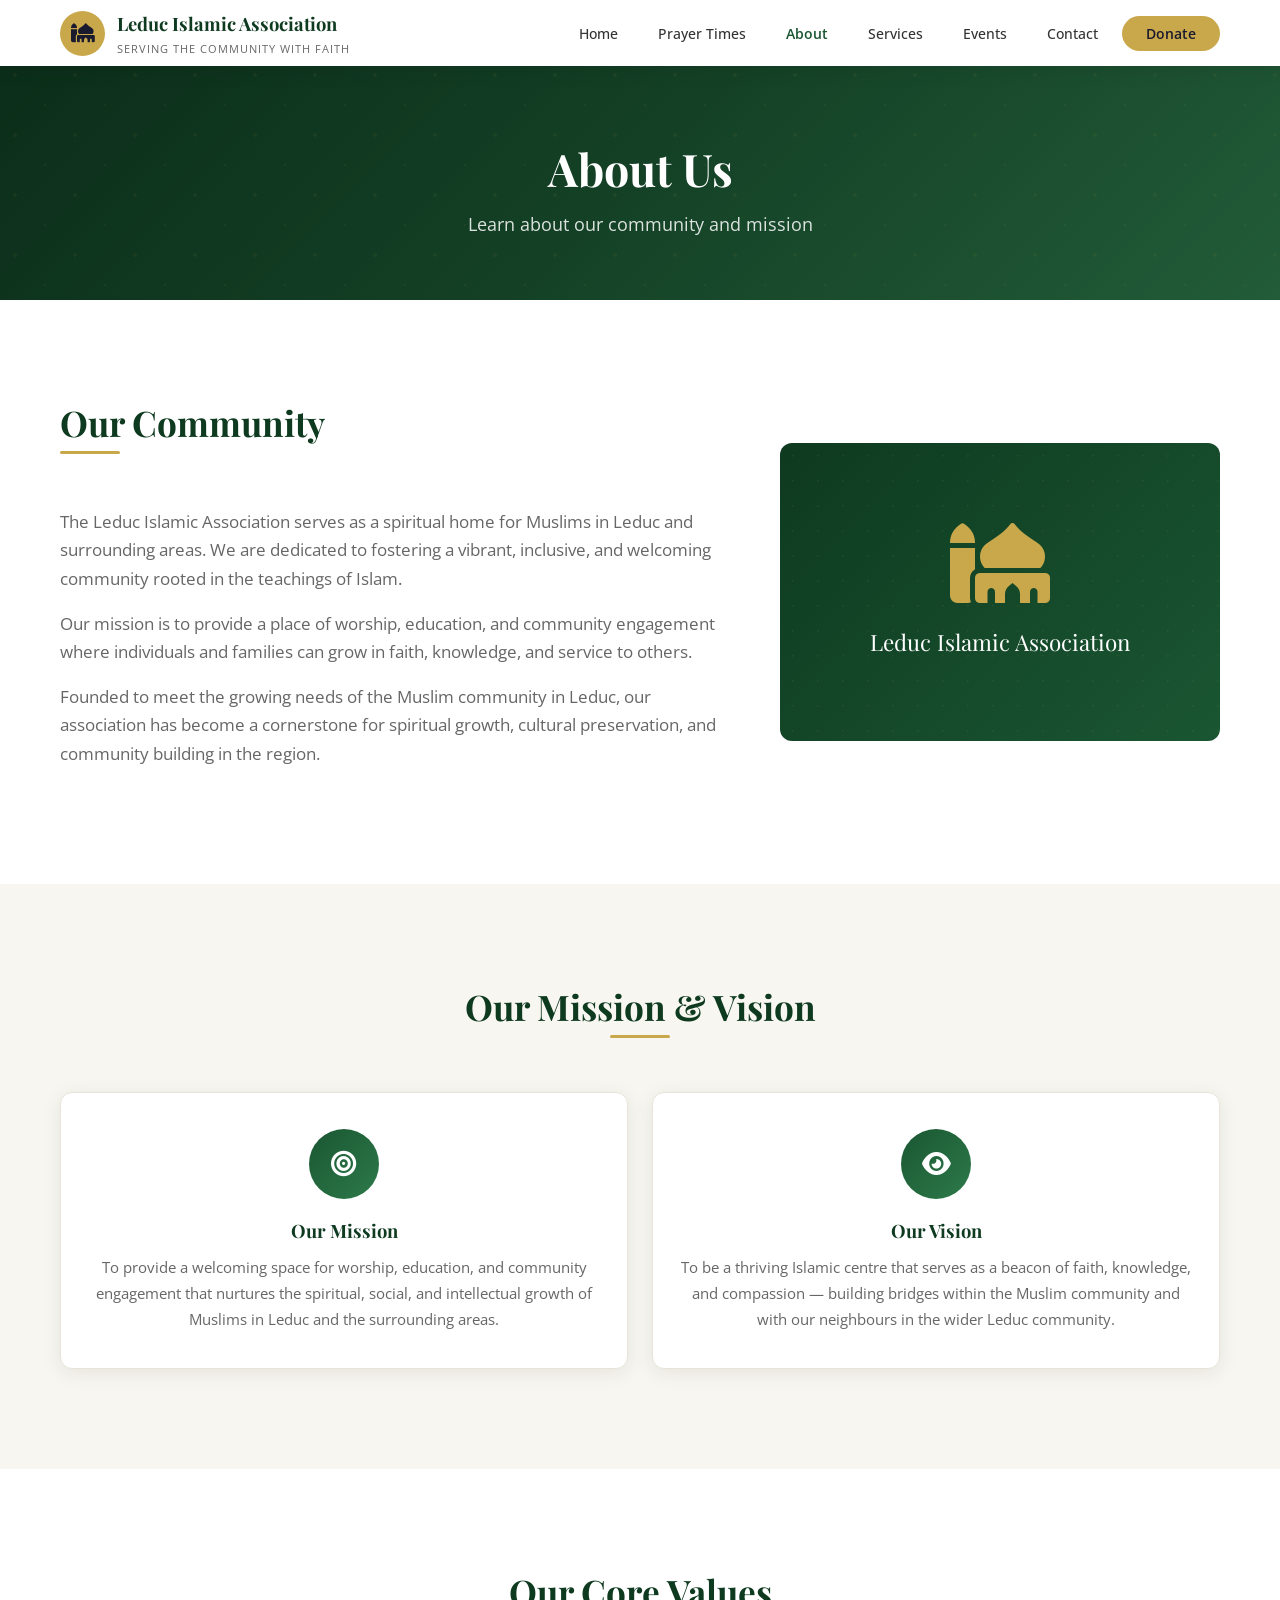
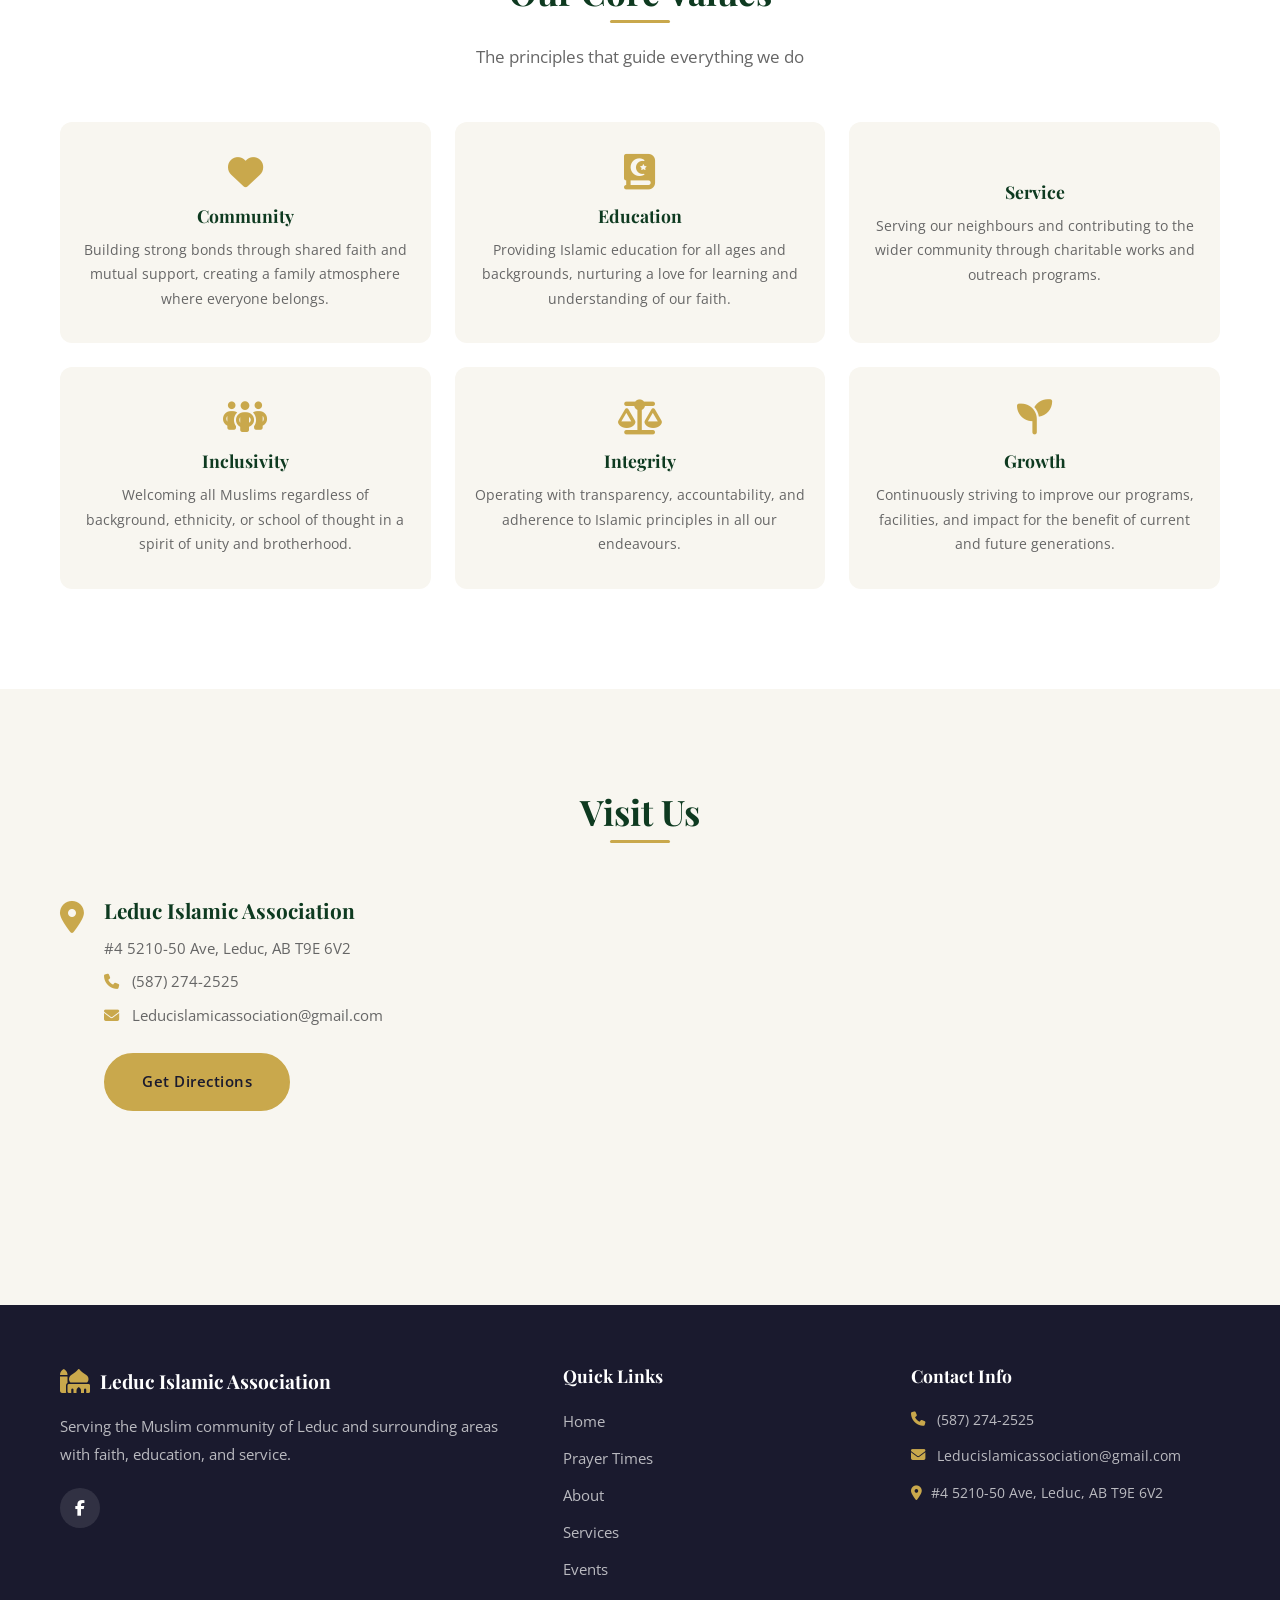
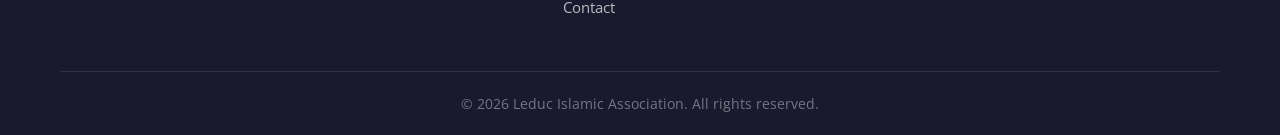
==== about.html @ ae82b34a "Convert to multi-page website Split single-page site into 6 pages: Home, Prayer Times, About, Servic" ====
<!DOCTYPE html>
<html lang="en">
<head>
  <meta charset="UTF-8">
  <meta name="viewport" content="width=device-width, initial-scale=1.0">
  <title>About - Leduc Islamic Association</title>
  <link rel="stylesheet" href="styles.css">
  <link rel="preconnect" href="https://fonts.googleapis.com">
  <link rel="preconnect" href="https://fonts.gstatic.com" crossorigin>
  <link href="https://fonts.googleapis.com/css2?family=Playfair+Display:wght@400;600;700&family=Open+Sans:wght@300;400;500;600;700&family=Amiri:wght@400;700&display=swap" rel="stylesheet">
  <link rel="stylesheet" href="https://cdnjs.cloudflare.com/ajax/libs/font-awesome/6.5.1/css/all.min.css">
</head>
<body>

  <div id="nav-placeholder"></div>

  <!-- Page Header -->
  <section class="page-header">
    <div class="page-header-overlay"></div>
    <div class="page-header-pattern"></div>
    <div class="container">
      <h1>About Us</h1>
      <p>Learn about our community and mission</p>
    </div>
  </section>

  <!-- About Content -->
  <section class="about">
    <div class="container">
      <div class="about-grid">
        <div class="about-content">
          <div class="section-header left-align">
            <h2>Our Community</h2>
          </div>
          <p>The Leduc Islamic Association serves as a spiritual home for Muslims in Leduc and surrounding areas. We are dedicated to fostering a vibrant, inclusive, and welcoming community rooted in the teachings of Islam.</p>
          <p>Our mission is to provide a place of worship, education, and community engagement where individuals and families can grow in faith, knowledge, and service to others.</p>
          <p>Founded to meet the growing needs of the Muslim community in Leduc, our association has become a cornerstone for spiritual growth, cultural preservation, and community building in the region.</p>
        </div>
        <div class="about-image">
          <div class="image-placeholder">
            <i class="fas fa-mosque"></i>
            <p>Leduc Islamic Association</p>
          </div>
        </div>
      </div>
    </div>
  </section>

  <!-- Mission & Vision -->
  <section class="services">
    <div class="container">
      <div class="section-header">
        <h2>Our Mission & Vision</h2>
      </div>
      <div class="services-grid" style="grid-template-columns: repeat(2, 1fr);">
        <div class="service-card">
          <div class="service-icon"><i class="fas fa-bullseye"></i></div>
          <h3>Our Mission</h3>
          <p>To provide a welcoming space for worship, education, and community engagement that nurtures the spiritual, social, and intellectual growth of Muslims in Leduc and the surrounding areas.</p>
        </div>
        <div class="service-card">
          <div class="service-icon"><i class="fas fa-eye"></i></div>
          <h3>Our Vision</h3>
          <p>To be a thriving Islamic centre that serves as a beacon of faith, knowledge, and compassion — building bridges within the Muslim community and with our neighbours in the wider Leduc community.</p>
        </div>
      </div>
    </div>
  </section>

  <!-- Values -->
  <section class="about">
    <div class="container">
      <div class="section-header">
        <h2>Our Core Values</h2>
        <p class="section-subtitle">The principles that guide everything we do</p>
      </div>
      <div class="values-full-grid">
        <div class="value-item">
          <i class="fas fa-heart"></i>
          <h4>Community</h4>
          <p>Building strong bonds through shared faith and mutual support, creating a family atmosphere where everyone belongs.</p>
        </div>
        <div class="value-item">
          <i class="fas fa-book-quran"></i>
          <h4>Education</h4>
          <p>Providing Islamic education for all ages and backgrounds, nurturing a love for learning and understanding of our faith.</p>
        </div>
        <div class="value-item">
          <i class="fas fa-hands-holding-heart"></i>
          <h4>Service</h4>
          <p>Serving our neighbours and contributing to the wider community through charitable works and outreach programs.</p>
        </div>
        <div class="value-item">
          <i class="fas fa-people-group"></i>
          <h4>Inclusivity</h4>
          <p>Welcoming all Muslims regardless of background, ethnicity, or school of thought in a spirit of unity and brotherhood.</p>
        </div>
        <div class="value-item">
          <i class="fas fa-scale-balanced"></i>
          <h4>Integrity</h4>
          <p>Operating with transparency, accountability, and adherence to Islamic principles in all our endeavours.</p>
        </div>
        <div class="value-item">
          <i class="fas fa-seedling"></i>
          <h4>Growth</h4>
          <p>Continuously striving to improve our programs, facilities, and impact for the benefit of current and future generations.</p>
        </div>
      </div>
    </div>
  </section>

  <!-- Location -->
  <section class="services">
    <div class="container">
      <div class="section-header">
        <h2>Visit Us</h2>
      </div>
      <div class="location-card">
        <div class="location-info">
          <i class="fas fa-location-dot"></i>
          <div>
            <h3>Leduc Islamic Association</h3>
            <p>#4 5210-50 Ave, Leduc, AB T9E 6V2</p>
            <p><i class="fas fa-phone"></i> (587) 274-2525</p>
            <p><i class="fas fa-envelope"></i> Leducislamicassociation@gmail.com</p>
            <a href="https://maps.google.com/?q=5210+50+Ave+Leduc+AB+T9E+6V2" target="_blank" rel="noopener" class="btn btn-primary" style="margin-top: 16px;">Get Directions</a>
          </div>
        </div>
        <div class="location-map">
          <iframe
            src="https://www.google.com/maps/embed?pb=!1m18!1m12!1m3!1d2378.5!2d-113.5477!3d53.2654!2m3!1f0!2f0!3f0!3m2!1i1024!2i768!4f13.1!3m3!1m2!1s0x0%3A0x0!2zNTPCsDE1JzU1LjQiTiAxMTPCsDMyJzUxLjciVw!5e0!3m2!1sen!2sca!4v1"
            width="100%" height="300" style="border:0; border-radius: 12px;" allowfullscreen="" loading="lazy"
            referrerpolicy="no-referrer-when-downgrade"></iframe>
        </div>
      </div>
    </div>
  </section>

  <div id="footer-placeholder"></div>

  <script src="components.js"></script>
  <script src="script.js"></script>
  <script>
    document.addEventListener('DOMContentLoaded', () => {
      loadComponents('About');
      initScrollAnimations();
    });
  </script>
</body>
</html>
---- styles.css ----
/* ============================================
   CSS Variables & Reset
   ============================================ */
:root {
  --primary: #1a5632;
  --primary-dark: #0e3a20;
  --primary-light: #2d7a4a;
  --gold: #c9a84c;
  --gold-light: #e0c76e;
  --gold-dark: #a8872e;
  --dark: #1a1a2e;
  --dark-light: #2d2d44;
  --text: #333333;
  --text-light: #666666;
  --text-muted: #999999;
  --white: #ffffff;
  --off-white: #f8f6f0;
  --cream: #faf8f2;
  --border: #e8e4da;
  --shadow: 0 4px 20px rgba(0, 0, 0, 0.08);
  --shadow-lg: 0 8px 40px rgba(0, 0, 0, 0.12);
  --radius: 12px;
  --radius-sm: 8px;
  --transition: all 0.3s ease;
}

*,
*::before,
*::after {
  margin: 0;
  padding: 0;
  box-sizing: border-box;
}

html {
  scroll-behavior: smooth;
  scroll-padding-top: 80px;
}

body {
  font-family: 'Open Sans', sans-serif;
  color: var(--text);
  line-height: 1.7;
  overflow-x: hidden;
  background: var(--white);
}

h1, h2, h3, h4 {
  font-family: 'Playfair Display', serif;
  line-height: 1.3;
}

a {
  text-decoration: none;
  color: inherit;
  transition: var(--transition);
}

img {
  max-width: 100%;
  height: auto;
}

.container {
  max-width: 1200px;
  margin: 0 auto;
  padding: 0 20px;
}

/* ============================================
   Buttons
   ============================================ */
.btn {
  display: inline-block;
  padding: 14px 36px;
  border-radius: 50px;
  font-family: 'Open Sans', sans-serif;
  font-weight: 600;
  font-size: 0.95rem;
  letter-spacing: 0.5px;
  cursor: pointer;
  transition: var(--transition);
  border: 2px solid transparent;
}

.btn-primary {
  background: var(--gold);
  color: var(--dark);
  border-color: var(--gold);
}

.btn-primary:hover {
  background: var(--gold-light);
  border-color: var(--gold-light);
  transform: translateY(-2px);
  box-shadow: 0 4px 15px rgba(201, 168, 76, 0.4);
}

.btn-secondary {
  background: transparent;
  color: var(--white);
  border-color: var(--white);
}

.btn-secondary:hover {
  background: var(--white);
  color: var(--primary-dark);
  transform: translateY(-2px);
}

/* ============================================
   Navigation
   ============================================ */
.navbar {
  position: fixed;
  top: 0;
  left: 0;
  right: 0;
  z-index: 1000;
  background: transparent;
  transition: var(--transition);
  padding: 15px 0;
}

.navbar.scrolled {
  background: var(--white);
  box-shadow: 0 2px 20px rgba(0, 0, 0, 0.1);
  padding: 8px 0;
}

.nav-container {
  max-width: 1200px;
  margin: 0 auto;
  padding: 0 20px;
  display: flex;
  align-items: center;
  justify-content: space-between;
}

.nav-logo {
  display: flex;
  align-items: center;
  gap: 12px;
  z-index: 1001;
}

.logo-icon {
  width: 45px;
  height: 45px;
  background: var(--gold);
  border-radius: 50%;
  display: flex;
  align-items: center;
  justify-content: center;
  font-size: 1.2rem;
  color: var(--dark);
}

.logo-text {
  display: flex;
  flex-direction: column;
}

.logo-main {
  font-family: 'Playfair Display', serif;
  font-weight: 700;
  font-size: 1.15rem;
  color: var(--white);
  transition: var(--transition);
}

.logo-sub {
  font-size: 0.7rem;
  color: rgba(255, 255, 255, 0.8);
  letter-spacing: 1px;
  text-transform: uppercase;
  transition: var(--transition);
}

.navbar.scrolled .logo-main {
  color: var(--primary-dark);
}

.navbar.scrolled .logo-sub {
  color: var(--text-light);
}

.nav-menu {
  display: flex;
  align-items: center;
  list-style: none;
  gap: 8px;
}

.nav-link {
  padding: 8px 16px;
  font-size: 0.9rem;
  font-weight: 500;
  color: rgba(255, 255, 255, 0.9);
  border-radius: 6px;
  transition: var(--transition);
}

.nav-link:hover {
  color: var(--gold);
}

.navbar.scrolled .nav-link {
  color: var(--text);
}

.navbar.scrolled .nav-link:hover {
  color: var(--primary);
}

.nav-donate {
  background: var(--gold) !important;
  color: var(--dark) !important;
  border-radius: 50px !important;
  padding: 8px 24px !important;
  font-weight: 600 !important;
}

.nav-donate:hover {
  background: var(--gold-light) !important;
  transform: translateY(-1px);
}

.nav-toggle {
  display: none;
  flex-direction: column;
  gap: 5px;
  background: none;
  border: none;
  cursor: pointer;
  z-index: 1001;
  padding: 5px;
}

.nav-toggle span {
  width: 25px;
  height: 2px;
  background: var(--white);
  transition: var(--transition);
}

.navbar.scrolled .nav-toggle span {
  background: var(--dark);
}

/* ============================================
   Hero Section
   ============================================ */
.hero {
  position: relative;
  min-height: 100vh;
  display: flex;
  align-items: center;
  justify-content: center;
  background: linear-gradient(135deg, var(--primary-dark) 0%, var(--primary) 50%, var(--primary-light) 100%);
  overflow: hidden;
}

.hero-overlay {
  position: absolute;
  inset: 0;
  background: rgba(0, 0, 0, 0.3);
}

.hero-pattern {
  position: absolute;
  inset: 0;
  opacity: 0.06;
  background-image:
    radial-gradient(circle at 25% 25%, var(--gold) 2px, transparent 2px),
    radial-gradient(circle at 75% 75%, var(--gold) 1.5px, transparent 1.5px);
  background-size: 60px 60px;
}

.hero-content {
  position: relative;
  z-index: 2;
  text-align: center;
  color: var(--white);
  padding: 0 20px;
  max-width: 800px;
}

.hero-arabic {
  font-family: 'Amiri', serif;
  font-size: 2rem;
  color: var(--gold);
  margin-bottom: 24px;
  letter-spacing: 2px;
}

.hero h1 {
  font-size: 3.2rem;
  font-weight: 700;
  margin-bottom: 20px;
  line-height: 1.2;
}

.hero-subtitle {
  font-size: 1.2rem;
  font-weight: 300;
  opacity: 0.9;
  margin-bottom: 40px;
  max-width: 600px;
  margin-left: auto;
  margin-right: auto;
}

.hero-buttons {
  display: flex;
  gap: 16px;
  justify-content: center;
  flex-wrap: wrap;
}

.hero-scroll {
  position: absolute;
  bottom: 30px;
  left: 50%;
  transform: translateX(-50%);
  z-index: 2;
}

.hero-scroll a {
  color: var(--white);
  font-size: 1.5rem;
  opacity: 0.6;
  animation: bounce 2s infinite;
}

@keyframes bounce {
  0%, 20%, 50%, 80%, 100% { transform: translateY(0); }
  40% { transform: translateY(-10px); }
  60% { transform: translateY(-5px); }
}

/* ============================================
   Section Headers
   ============================================ */
.section-header {
  text-align: center;
  margin-bottom: 50px;
}

.section-header.left-align {
  text-align: left;
}

.section-header h2 {
  font-size: 2.2rem;
  color: var(--primary-dark);
  margin-bottom: 12px;
  position: relative;
  display: inline-block;
}

.section-header h2::after {
  content: '';
  position: absolute;
  bottom: -8px;
  left: 50%;
  transform: translateX(-50%);
  width: 60px;
  height: 3px;
  background: var(--gold);
  border-radius: 2px;
}

.section-header.left-align h2::after {
  left: 0;
  transform: none;
}

.section-subtitle {
  color: var(--text-light);
  font-size: 1.05rem;
  margin-top: 16px;
}

/* ============================================
   Prayer Times
   ============================================ */
.prayer-times {
  padding: 100px 0 80px;
  background: var(--off-white);
}

.date-display {
  display: flex;
  flex-direction: column;
  align-items: center;
  gap: 4px;
  margin-top: 16px;
}

.islamic-date {
  font-family: 'Amiri', serif;
  font-size: 1.2rem;
  color: var(--primary);
}

.gregorian-date {
  font-size: 0.95rem;
  color: var(--text-light);
}

.prayer-grid {
  display: grid;
  grid-template-columns: repeat(6, 1fr);
  gap: 16px;
  margin-bottom: 30px;
}

.prayer-card {
  background: var(--white);
  border-radius: var(--radius);
  padding: 28px 16px;
  text-align: center;
  box-shadow: var(--shadow);
  transition: var(--transition);
  border: 1px solid var(--border);
  position: relative;
  overflow: hidden;
}

.prayer-card::before {
  content: '';
  position: absolute;
  top: 0;
  left: 0;
  right: 0;
  height: 4px;
  background: var(--primary);
  opacity: 0;
  transition: var(--transition);
}

.prayer-card:hover {
  transform: translateY(-4px);
  box-shadow: var(--shadow-lg);
}

.prayer-card:hover::before {
  opacity: 1;
}

.prayer-card.active {
  border-color: var(--gold);
  box-shadow: 0 4px 20px rgba(201, 168, 76, 0.2);
}

.prayer-card.active::before {
  opacity: 1;
  background: var(--gold);
}

.prayer-icon {
  font-size: 1.8rem;
  color: var(--gold);
  margin-bottom: 12px;
}

.prayer-card h3 {
  font-size: 1.1rem;
  color: var(--primary-dark);
  margin-bottom: 16px;
}

.prayer-time {
  margin-bottom: 8px;
}

.time-label {
  font-size: 0.75rem;
  text-transform: uppercase;
  letter-spacing: 1px;
  color: var(--text-muted);
  margin-bottom: 2px;
}

.time-value {
  font-size: 1.2rem;
  font-weight: 700;
  color: var(--primary-dark);
  font-family: 'Playfair Display', serif;
}

.time-value.iqamah {
  color: var(--gold-dark);
  font-size: 1rem;
}

.prayer-source {
  text-align: center;
  color: var(--text-light);
  font-size: 0.9rem;
}

.prayer-source a {
  color: var(--primary);
  text-decoration: underline;
}

.prayer-source a:hover {
  color: var(--gold-dark);
}

.next-prayer {
  margin-top: 12px;
  font-weight: 600;
  color: var(--primary);
  font-size: 1rem;
}

/* ============================================
   Quote Banner
   ============================================ */
.quote-banner {
  background: linear-gradient(135deg, var(--primary-dark), var(--primary));
  padding: 60px 0;
  position: relative;
  overflow: hidden;
}

.quote-banner::before {
  content: '';
  position: absolute;
  inset: 0;
  opacity: 0.05;
  background-image: radial-gradient(circle, var(--gold) 1px, transparent 1px);
  background-size: 30px 30px;
}

.quote-content {
  position: relative;
  text-align: center;
  color: var(--white);
}

.quote-icon {
  font-size: 2rem;
  color: var(--gold);
  margin-bottom: 20px;
}

blockquote p {
  font-family: 'Playfair Display', serif;
  font-size: 1.6rem;
  font-style: italic;
  line-height: 1.6;
  margin-bottom: 16px;
}

blockquote cite {
  font-family: 'Open Sans', sans-serif;
  font-size: 1rem;
  color: var(--gold);
  font-style: normal;
}

.hadith-badge {
  margin-top: 24px;
  font-size: 0.85rem;
  opacity: 0.6;
  letter-spacing: 0.5px;
}

.hadith-badge a {
  color: var(--gold-light);
  text-decoration: underline;
}

.hadith-badge a:hover {
  opacity: 1;
}

.hadith-badge i {
  margin-right: 4px;
}

/* ============================================
   About Section
   ============================================ */
.about {
  padding: 100px 0;
}

.about-grid {
  display: grid;
  grid-template-columns: 1.2fr 0.8fr;
  gap: 60px;
  align-items: center;
}

.about-content p {
  color: var(--text-light);
  margin-bottom: 16px;
  font-size: 1.05rem;
}

.about-values {
  display: grid;
  grid-template-columns: repeat(3, 1fr);
  gap: 24px;
  margin-top: 36px;
}

.value-item {
  text-align: center;
  padding: 24px 12px;
  border-radius: var(--radius);
  background: var(--off-white);
  transition: var(--transition);
}

.value-item:hover {
  transform: translateY(-4px);
  box-shadow: var(--shadow);
}

.value-item i {
  font-size: 2rem;
  color: var(--gold);
  margin-bottom: 12px;
}

.value-item h4 {
  font-size: 1rem;
  color: var(--primary-dark);
  margin-bottom: 8px;
}

.value-item p {
  font-size: 0.85rem;
  color: var(--text-light);
  margin-bottom: 0;
}

.about-image {
  position: relative;
}

.image-placeholder {
  background: linear-gradient(135deg, var(--primary-dark), var(--primary));
  border-radius: var(--radius);
  padding: 80px 40px;
  text-align: center;
  color: var(--white);
  position: relative;
  overflow: hidden;
}

.image-placeholder::before {
  content: '';
  position: absolute;
  inset: 0;
  opacity: 0.08;
  background-image: radial-gradient(circle, var(--gold) 1px, transparent 1px);
  background-size: 25px 25px;
}

.image-placeholder i {
  font-size: 5rem;
  color: var(--gold);
  margin-bottom: 20px;
  position: relative;
}

.image-placeholder p {
  font-family: 'Playfair Display', serif;
  font-size: 1.4rem;
  position: relative;
}

/* ============================================
   Services Section
   ============================================ */
.services {
  padding: 100px 0;
  background: var(--off-white);
}

.services-grid {
  display: grid;
  grid-template-columns: repeat(3, 1fr);
  gap: 24px;
}

.service-card {
  background: var(--white);
  border-radius: var(--radius);
  padding: 36px 28px;
  text-align: center;
  box-shadow: var(--shadow);
  transition: var(--transition);
  border: 1px solid var(--border);
}

.service-card:hover {
  transform: translateY(-6px);
  box-shadow: var(--shadow-lg);
}

.service-icon {
  width: 70px;
  height: 70px;
  background: linear-gradient(135deg, var(--primary), var(--primary-light));
  border-radius: 50%;
  display: flex;
  align-items: center;
  justify-content: center;
  margin: 0 auto 20px;
  font-size: 1.6rem;
  color: var(--white);
}

.service-card h3 {
  font-size: 1.15rem;
  color: var(--primary-dark);
  margin-bottom: 12px;
}

.service-card p {
  color: var(--text-light);
  font-size: 0.95rem;
}

/* ============================================
   Events Section
   ============================================ */
.events {
  padding: 100px 0;
}

.events-grid {
  display: grid;
  grid-template-columns: repeat(3, 1fr);
  gap: 24px;
}

.event-card {
  background: var(--white);
  border-radius: var(--radius);
  padding: 28px;
  display: flex;
  gap: 20px;
  box-shadow: var(--shadow);
  transition: var(--transition);
  border: 1px solid var(--border);
}

.event-card:hover {
  transform: translateY(-4px);
  box-shadow: var(--shadow-lg);
}

.event-card.featured {
  border-color: var(--gold);
}

.event-date {
  min-width: 80px;
  height: 80px;
  background: linear-gradient(135deg, var(--primary), var(--primary-light));
  border-radius: var(--radius-sm);
  display: flex;
  flex-direction: column;
  align-items: center;
  justify-content: center;
  color: var(--white);
  flex-shrink: 0;
}

.event-card.featured .event-date {
  background: linear-gradient(135deg, var(--gold-dark), var(--gold));
}

.event-day {
  font-size: 0.7rem;
  text-transform: uppercase;
  letter-spacing: 1px;
}

.event-month {
  font-family: 'Playfair Display', serif;
  font-size: 1rem;
  font-weight: 700;
}

.event-info h3 {
  font-size: 1.1rem;
  color: var(--primary-dark);
  margin-bottom: 8px;
}

.event-info p {
  font-size: 0.9rem;
  color: var(--text-light);
  margin-bottom: 4px;
}

.event-info i {
  width: 16px;
  color: var(--gold);
  margin-right: 6px;
}

/* ============================================
   Donate Section
   ============================================ */
.donate {
  padding: 100px 0;
  background: linear-gradient(135deg, var(--primary-dark), var(--primary));
  color: var(--white);
  position: relative;
  overflow: hidden;
}

.donate::before {
  content: '';
  position: absolute;
  inset: 0;
  opacity: 0.04;
  background-image:
    radial-gradient(circle at 20% 50%, var(--gold) 2px, transparent 2px),
    radial-gradient(circle at 80% 50%, var(--gold) 1.5px, transparent 1.5px);
  background-size: 50px 50px;
}

.donate-content {
  position: relative;
  text-align: center;
  max-width: 900px;
  margin: 0 auto;
}

.donate-content h2 {
  font-size: 2.2rem;
  margin-bottom: 16px;
  color: var(--white);
}

.donate-content > p {
  font-size: 1.1rem;
  opacity: 0.9;
  margin-bottom: 40px;
}

.donate-options {
  display: grid;
  grid-template-columns: repeat(3, 1fr);
  gap: 24px;
  margin-bottom: 30px;
}

.donate-card {
  background: rgba(255, 255, 255, 0.1);
  backdrop-filter: blur(10px);
  border-radius: var(--radius);
  padding: 32px 24px;
  border: 1px solid rgba(255, 255, 255, 0.15);
  transition: var(--transition);
}

.donate-card:hover {
  background: rgba(255, 255, 255, 0.15);
  transform: translateY(-4px);
}

.donate-card i {
  font-size: 2.2rem;
  color: var(--gold);
  margin-bottom: 16px;
}

.donate-card h3 {
  font-size: 1.1rem;
  margin-bottom: 10px;
  color: var(--white);
}

.donate-card p {
  font-size: 0.9rem;
  opacity: 0.8;
}

.donate-note {
  font-size: 0.9rem;
  opacity: 0.7;
}

.donate-note i {
  margin-right: 6px;
}

/* ============================================
   Contact Section
   ============================================ */
.contact {
  padding: 100px 0;
  background: var(--off-white);
}

.contact-grid {
  display: grid;
  grid-template-columns: 1fr 1.2fr;
  gap: 50px;
  align-items: start;
}

.contact-item {
  display: flex;
  align-items: flex-start;
  gap: 16px;
  margin-bottom: 28px;
}

.contact-item i {
  width: 45px;
  height: 45px;
  background: var(--primary);
  color: var(--white);
  border-radius: 50%;
  display: flex;
  align-items: center;
  justify-content: center;
  font-size: 1rem;
  flex-shrink: 0;
}

.contact-item h4 {
  font-size: 0.85rem;
  text-transform: uppercase;
  letter-spacing: 1px;
  color: var(--text-muted);
  margin-bottom: 4px;
  font-family: 'Open Sans', sans-serif;
}

.contact-item a,
.contact-item p {
  color: var(--text);
  font-size: 1rem;
}

.contact-item a:hover {
  color: var(--primary);
}

.contact-form {
  background: var(--white);
  border-radius: var(--radius);
  padding: 36px;
  box-shadow: var(--shadow);
  border: 1px solid var(--border);
}

.form-group {
  margin-bottom: 18px;
}

.form-group input,
.form-group textarea {
  width: 100%;
  padding: 14px 18px;
  border: 1px solid var(--border);
  border-radius: var(--radius-sm);
  font-family: 'Open Sans', sans-serif;
  font-size: 0.95rem;
  color: var(--text);
  transition: var(--transition);
  background: var(--off-white);
}

.form-group input:focus,
.form-group textarea:focus {
  outline: none;
  border-color: var(--primary);
  background: var(--white);
  box-shadow: 0 0 0 3px rgba(26, 86, 50, 0.1);
}

.form-group textarea {
  resize: vertical;
  min-height: 120px;
}

.contact-form .btn {
  width: 100%;
  text-align: center;
}

/* ============================================
   Footer
   ============================================ */
.footer {
  background: var(--dark);
  color: rgba(255, 255, 255, 0.7);
  padding: 60px 0 0;
}

.footer-grid {
  display: grid;
  grid-template-columns: 1.5fr 1fr 1fr;
  gap: 40px;
  padding-bottom: 40px;
  border-bottom: 1px solid rgba(255, 255, 255, 0.1);
}

.footer-logo {
  display: flex;
  align-items: center;
  gap: 10px;
  margin-bottom: 16px;
}

.footer-logo i {
  font-size: 1.5rem;
  color: var(--gold);
}

.footer-logo span {
  font-family: 'Playfair Display', serif;
  font-size: 1.2rem;
  font-weight: 700;
  color: var(--white);
}

.footer-about p {
  font-size: 0.95rem;
  line-height: 1.8;
  margin-bottom: 20px;
}

.social-links {
  display: flex;
  gap: 12px;
}

.social-links a {
  width: 40px;
  height: 40px;
  background: rgba(255, 255, 255, 0.1);
  border-radius: 50%;
  display: flex;
  align-items: center;
  justify-content: center;
  color: var(--white);
  transition: var(--transition);
}

.social-links a:hover {
  background: var(--gold);
  color: var(--dark);
}

.footer-links h4,
.footer-contact h4 {
  color: var(--white);
  font-size: 1.1rem;
  margin-bottom: 20px;
  font-family: 'Playfair Display', serif;
}

.footer-links ul,
.footer-contact ul {
  list-style: none;
}

.footer-links li {
  margin-bottom: 10px;
}

.footer-links a {
  font-size: 0.95rem;
  transition: var(--transition);
}

.footer-links a:hover {
  color: var(--gold);
  padding-left: 4px;
}

.footer-contact li {
  display: flex;
  align-items: flex-start;
  gap: 10px;
  margin-bottom: 12px;
  font-size: 0.9rem;
}

.footer-contact i {
  color: var(--gold);
  margin-top: 4px;
  width: 16px;
}

.footer-bottom {
  text-align: center;
  padding: 20px 0;
  font-size: 0.85rem;
  color: rgba(255, 255, 255, 0.4);
}

/* ============================================
   Responsive Design
   ============================================ */
@media (max-width: 1024px) {
  .prayer-grid {
    grid-template-columns: repeat(3, 1fr);
  }

  .services-grid {
    grid-template-columns: repeat(2, 1fr);
  }

  .events-grid {
    grid-template-columns: repeat(2, 1fr);
  }

  .about-grid {
    grid-template-columns: 1fr;
    gap: 40px;
  }

  .donate-options {
    grid-template-columns: repeat(2, 1fr);
  }
}

@media (max-width: 768px) {
  .nav-toggle {
    display: flex;
  }

  .nav-menu {
    position: fixed;
    top: 0;
    right: -100%;
    width: 280px;
    height: 100vh;
    background: var(--white);
    flex-direction: column;
    padding: 100px 30px 30px;
    gap: 4px;
    transition: var(--transition);
    box-shadow: -4px 0 20px rgba(0, 0, 0, 0.1);
  }

  .nav-menu.active {
    right: 0;
  }

  .nav-link {
    color: var(--text) !important;
    padding: 12px 16px;
    font-size: 1rem;
    display: block;
  }

  .nav-link:hover {
    background: var(--off-white);
    color: var(--primary) !important;
  }

  .nav-toggle.active span:nth-child(1) {
    transform: rotate(45deg) translate(5px, 5px);
  }

  .nav-toggle.active span:nth-child(2) {
    opacity: 0;
  }

  .nav-toggle.active span:nth-child(3) {
    transform: rotate(-45deg) translate(5px, -5px);
  }

  .hero h1 {
    font-size: 2.2rem;
  }

  .hero-arabic {
    font-size: 1.5rem;
  }

  .hero-subtitle {
    font-size: 1rem;
  }

  .prayer-grid {
    grid-template-columns: repeat(2, 1fr);
  }

  .section-header h2 {
    font-size: 1.8rem;
  }

  .services-grid {
    grid-template-columns: 1fr;
  }

  .events-grid {
    grid-template-columns: 1fr;
  }

  .contact-grid {
    grid-template-columns: 1fr;
  }

  .footer-grid {
    grid-template-columns: 1fr;
    gap: 30px;
  }

  .about-values {
    grid-template-columns: 1fr;
  }

  .donate-options {
    grid-template-columns: 1fr;
  }

  blockquote p {
    font-size: 1.2rem;
  }
}

@media (max-width: 480px) {
  .prayer-grid {
    grid-template-columns: 1fr;
  }

  .hero h1 {
    font-size: 1.8rem;
  }

  .btn {
    padding: 12px 28px;
    font-size: 0.9rem;
  }

  .logo-main {
    font-size: 1rem;
  }

  .logo-sub {
    display: none;
  }
}

/* ============================================
   Active Nav Link
   ============================================ */
.nav-link.active {
  color: var(--gold) !important;
  font-weight: 600;
}

.navbar.scrolled .nav-link.active {
  color: var(--primary) !important;
}

/* ============================================
   Page Header (subpages)
   ============================================ */
.page-header {
  position: relative;
  padding: 140px 0 60px;
  background: linear-gradient(135deg, var(--primary-dark) 0%, var(--primary) 50%, var(--primary-light) 100%);
  text-align: center;
  color: var(--white);
  overflow: hidden;
}

.page-header-overlay {
  position: absolute;
  inset: 0;
  background: rgba(0, 0, 0, 0.25);
}

.page-header-pattern {
  position: absolute;
  inset: 0;
  opacity: 0.06;
  background-image:
    radial-gradient(circle at 25% 25%, var(--gold) 2px, transparent 2px),
    radial-gradient(circle at 75% 75%, var(--gold) 1.5px, transparent 1.5px);
  background-size: 60px 60px;
}

.page-header .container {
  position: relative;
  z-index: 2;
}

.page-header h1 {
  font-size: 2.8rem;
  margin-bottom: 12px;
}

.page-header p {
  font-size: 1.1rem;
  opacity: 0.85;
}

/* ============================================
   Multi-page Specific Styles
   ============================================ */
.values-full-grid {
  display: grid;
  grid-template-columns: repeat(3, 1fr);
  gap: 24px;
}

.values-full-grid .value-item {
  text-align: center;
  padding: 32px 20px;
  border-radius: var(--radius);
  background: var(--off-white);
  transition: var(--transition);
}

.values-full-grid .value-item:hover {
  transform: translateY(-4px);
  box-shadow: var(--shadow);
}

.values-full-grid .value-item i {
  font-size: 2.2rem;
  color: var(--gold);
  margin-bottom: 16px;
}

.values-full-grid .value-item h4 {
  font-family: 'Playfair Display', serif;
  font-size: 1.1rem;
  color: var(--primary-dark);
  margin-bottom: 10px;
}

.values-full-grid .value-item p {
  font-size: 0.9rem;
  color: var(--text-light);
  margin-bottom: 0;
}

.event-desc {
  margin-top: 8px;
  font-size: 0.88rem;
  color: var(--text-muted);
  line-height: 1.5;
}

.stay-updated-grid {
  display: grid;
  grid-template-columns: repeat(2, 1fr);
  gap: 30px;
}

.stay-updated-grid .service-card {
  text-align: center;
}

.jumah-info {
  max-width: 600px;
  margin: 0 auto;
}

.jumah-card {
  background: var(--white);
  border-radius: var(--radius);
  padding: 40px;
  text-align: center;
  box-shadow: var(--shadow);
  border: 2px solid var(--gold);
}

.jumah-card i {
  font-size: 3rem;
  color: var(--gold);
  margin-bottom: 16px;
}

.jumah-card h3 {
  font-family: 'Playfair Display', serif;
  font-size: 1.4rem;
  color: var(--primary-dark);
  margin-bottom: 8px;
}

.jumah-time {
  font-size: 1.8rem;
  font-weight: 700;
  color: var(--primary);
  font-family: 'Playfair Display', serif;
  margin-bottom: 16px;
}

.jumah-card p {
  color: var(--text-light);
  font-size: 0.95rem;
  margin-bottom: 8px;
}

.location-card {
  display: grid;
  grid-template-columns: 1fr 1.5fr;
  gap: 40px;
  align-items: start;
}

.location-info {
  display: flex;
  gap: 20px;
  align-items: flex-start;
}

.location-info > i {
  font-size: 2rem;
  color: var(--gold);
  margin-top: 4px;
}

.location-info h3 {
  font-family: 'Playfair Display', serif;
  font-size: 1.3rem;
  color: var(--primary-dark);
  margin-bottom: 12px;
}

.location-info p {
  color: var(--text-light);
  margin-bottom: 8px;
  font-size: 0.95rem;
}

.location-info p i {
  color: var(--gold);
  width: 18px;
  margin-right: 6px;
}

.map-container {
  border-radius: var(--radius);
  overflow: hidden;
  box-shadow: var(--shadow);
}

.donate-page-grid {
  display: grid;
  grid-template-columns: repeat(3, 1fr);
  gap: 24px;
}

.donate-page-card {
  background: var(--white);
  border-radius: var(--radius);
  padding: 32px 24px;
  text-align: center;
  box-shadow: var(--shadow);
  border: 1px solid var(--border);
  transition: var(--transition);
}

.donate-page-card:hover {
  transform: translateY(-4px);
  box-shadow: var(--shadow-lg);
  border-color: var(--gold);
}

.donate-page-icon {
  width: 70px;
  height: 70px;
  background: linear-gradient(135deg, var(--primary), var(--primary-light));
  border-radius: 50%;
  display: flex;
  align-items: center;
  justify-content: center;
  margin: 0 auto 20px;
  font-size: 1.6rem;
  color: var(--white);
}

.donate-page-card h3 {
  font-family: 'Playfair Display', serif;
  font-size: 1.15rem;
  color: var(--primary-dark);
  margin-bottom: 12px;
}

.donate-page-card p {
  color: var(--text-light);
  font-size: 0.95rem;
}

.tax-receipt-banner {
  display: flex;
  align-items: center;
  gap: 24px;
  background: var(--off-white);
  border: 2px solid var(--gold);
  border-radius: var(--radius);
  padding: 32px;
}

.tax-receipt-banner > i {
  font-size: 2.5rem;
  color: var(--gold);
  flex-shrink: 0;
}

.tax-receipt-banner h3 {
  font-family: 'Playfair Display', serif;
  font-size: 1.2rem;
  color: var(--primary-dark);
  margin-bottom: 8px;
}

.tax-receipt-banner p {
  color: var(--text-light);
  font-size: 0.95rem;
}

/* Multi-page responsive */
@media (max-width: 1024px) {
  .values-full-grid {
    grid-template-columns: repeat(2, 1fr);
  }
  .donate-page-grid {
    grid-template-columns: repeat(2, 1fr);
  }
  .location-card {
    grid-template-columns: 1fr;
  }
}

@media (max-width: 768px) {
  .page-header {
    padding: 120px 0 50px;
  }
  .page-header h1 {
    font-size: 2rem;
  }
  .values-full-grid {
    grid-template-columns: 1fr;
  }
  .stay-updated-grid {
    grid-template-columns: 1fr;
  }
  .donate-page-grid {
    grid-template-columns: 1fr;
  }
  .tax-receipt-banner {
    flex-direction: column;
    text-align: center;
  }
}

/* ============================================
   Animations
   ============================================ */
@keyframes fadeInUp {
  from {
    opacity: 0;
    transform: translateY(30px);
  }
  to {
    opacity: 1;
    transform: translateY(0);
  }
}

.fade-in {
  opacity: 0;
  transform: translateY(30px);
  transition: opacity 0.6s ease, transform 0.6s ease;
}

.fade-in.visible {
  opacity: 1;
  transform: translateY(0);
}
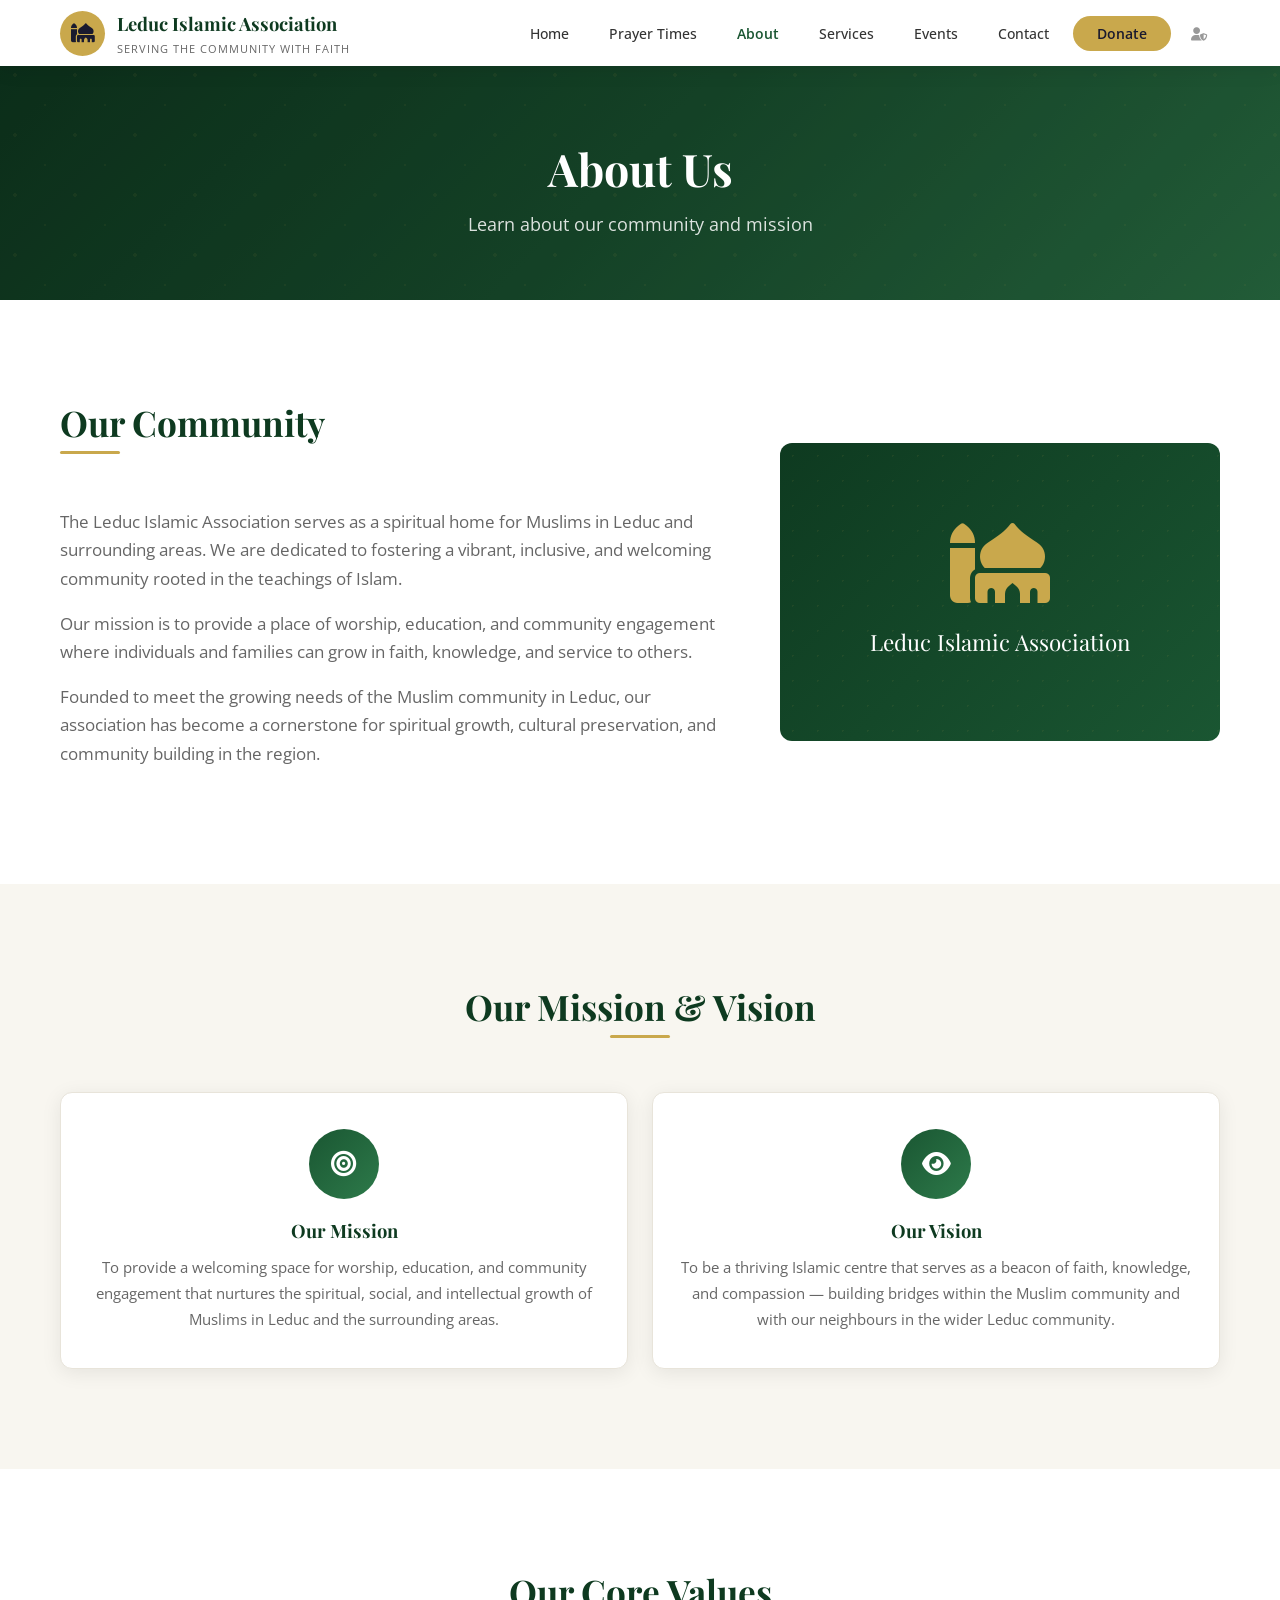
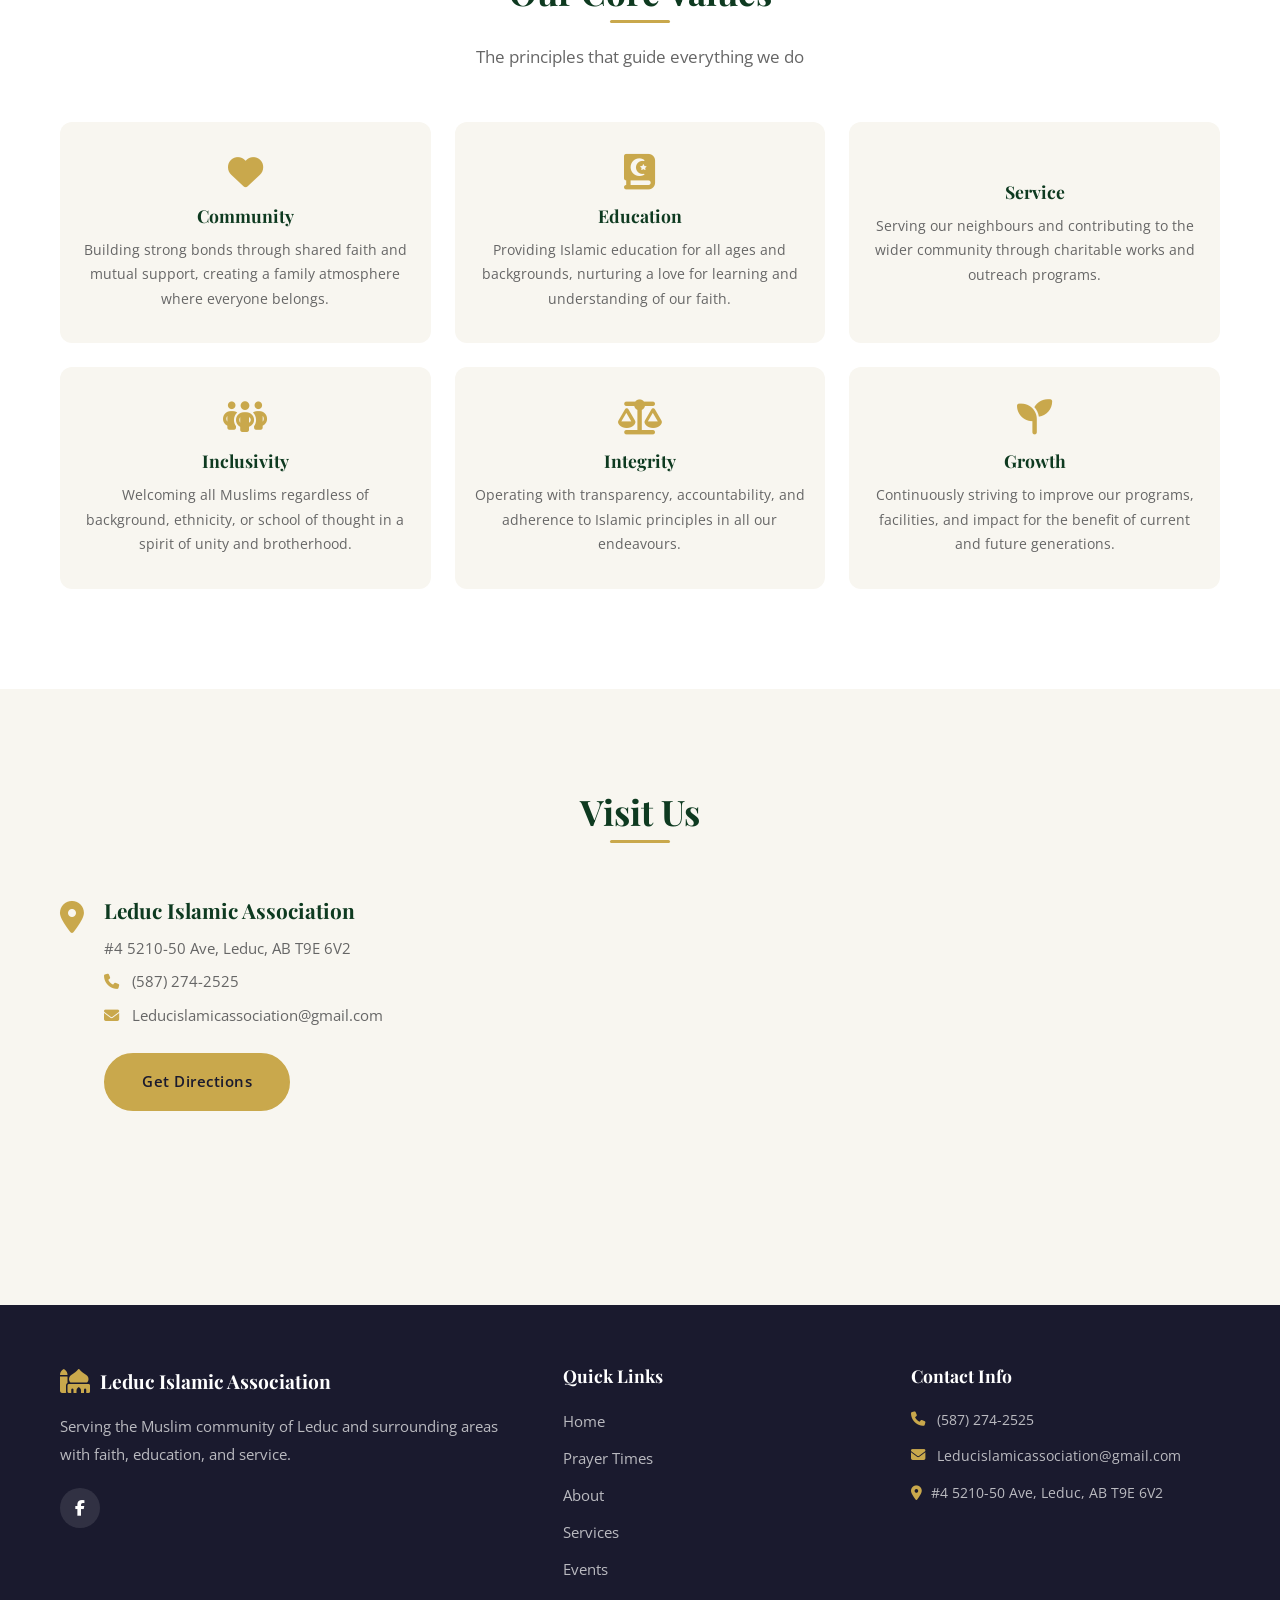
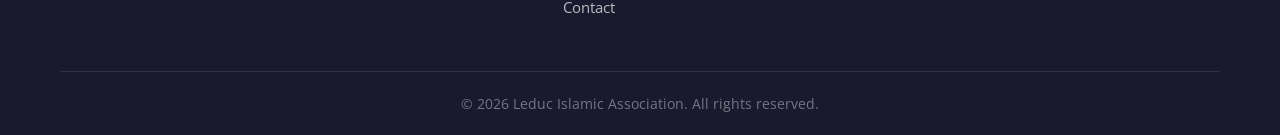
==== commit cdc880a0: "Fix Google Maps embed to show correct address Update map iframe on About and Contact pages to point " ====
--- a/about.html
+++ b/about.html
@@ -128,9 +128,8 @@
         </div>
         <div class="location-map">
           <iframe
-            src="https://www.google.com/maps/embed?pb=!1m18!1m12!1m3!1d2378.5!2d-113.5477!3d53.2654!2m3!1f0!2f0!3f0!3m2!1i1024!2i768!4f13.1!3m3!1m2!1s0x0%3A0x0!2zNTPCsDE1JzU1LjQiTiAxMTPCsDMyJzUxLjciVw!5e0!3m2!1sen!2sca!4v1"
-            width="100%" height="300" style="border:0; border-radius: 12px;" allowfullscreen="" loading="lazy"
-            referrerpolicy="no-referrer-when-downgrade"></iframe>
+            src="https://www.google.com/maps?q=5210+50+Ave,+Leduc,+AB+T9E+6V2,+Canada&output=embed"
+            width="100%" height="300" style="border:0; border-radius: 12px;" allowfullscreen="" loading="lazy"></iframe>
         </div>
       </div>
     </div>
--- a/styles.css
+++ b/styles.css
@@ -226,6 +226,16 @@
   transform: translateY(-1px);
 }
 
+.nav-admin {
+  opacity: 0.5;
+  font-size: 0.85rem !important;
+  padding: 8px 12px !important;
+}
+
+.nav-admin:hover {
+  opacity: 1;
+}
+
 .nav-toggle {
   display: none;
   flex-direction: column;
